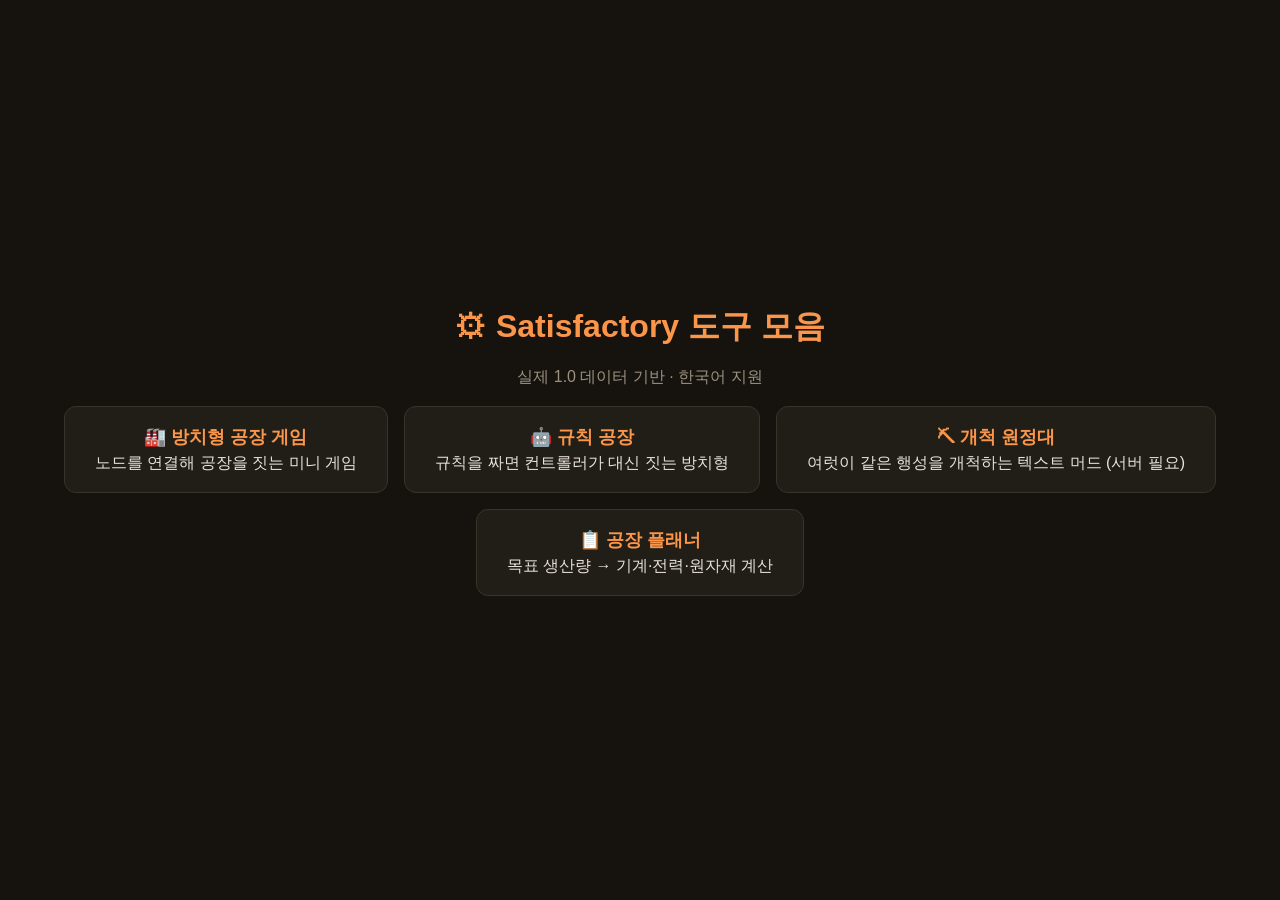
==== index.html @ fb9f06f1 "개척 원정대: 여럿이 같은 행성을 개척하는 텍스트 머드 추가 앞의 셋(플래너·배치형 방치·규칙 공장)은 전부 숫자 패널이다. 이쪽은 공간과 명령어다.  핵심은 하나다 — 지역마다 " ====
<!DOCTYPE html>
<html lang="ko">
<head>
<meta charset="utf-8">
<meta name="viewport" content="width=device-width, initial-scale=1">
<title>Satisfactory 도구 모음</title>
<style>
  body {
    margin: 0; min-height: 100vh;
    display: flex; flex-direction: column; align-items: center; justify-content: center;
    gap: 18px;
    font-family: "Segoe UI", "Malgun Gothic", sans-serif;
    background: #16130f; color: #e8e2d8;
  }
  h1 { color: #fa9549; margin: 0; }
  p { color: #9a917f; margin: 0; }
  .links { display: flex; gap: 16px; flex-wrap: wrap; justify-content: center; }
  a {
    display: block; padding: 18px 30px;
    background: #211d17; border: 1px solid #3a332a; border-radius: 12px;
    color: #e8e2d8; text-decoration: none; text-align: center;
    transition: border-color .15s;
  }
  a:hover { border-color: #fa9549; }
  a b { display: block; font-size: 18px; color: #fa9549; margin-bottom: 4px; }
</style>
</head>
<body>
  <h1>⚙ Satisfactory 도구 모음</h1>
  <p>실제 1.0 데이터 기반 · 한국어 지원</p>
  <div class="links">
    <a href="game/"><b>🏭 방치형 공장 게임</b>노드를 연결해 공장을 짓는 미니 게임</a>
    <a href="rulefactory/"><b>🤖 규칙 공장</b>규칙을 짜면 컨트롤러가 대신 짓는 방치형</a>
    <a href="frontier/"><b>⛏ 개척 원정대</b>여럿이 같은 행성을 개척하는 텍스트 머드 (서버 필요)</a>
    <a href="web/"><b>📋 공장 플래너</b>목표 생산량 → 기계·전력·원자재 계산</a>
  </div>
</body>
</html>
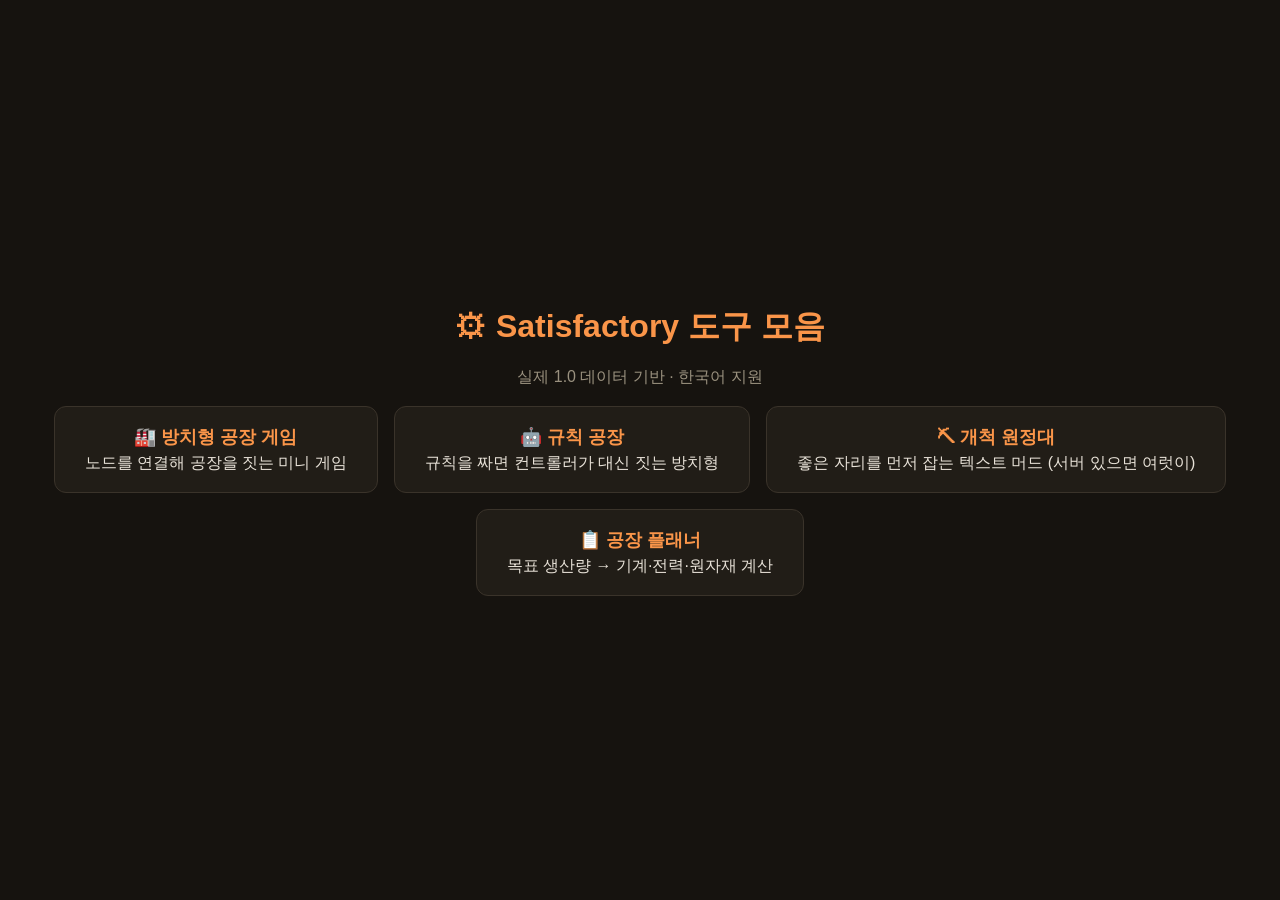
==== commit 43aca2ce: "개척 원정대: GitHub Pages 에서 서버 없이도 돌아가게 Pages 는 정적 호스팅이라 /api/mud/* 가 없어 머드가 아예 열리지 않았다. 세계 로직을 환경에서 떼어내" ====
--- a/index.html
+++ b/index.html
@@ -31,7 +31,7 @@
   <div class="links">
     <a href="game/"><b>🏭 방치형 공장 게임</b>노드를 연결해 공장을 짓는 미니 게임</a>
     <a href="rulefactory/"><b>🤖 규칙 공장</b>규칙을 짜면 컨트롤러가 대신 짓는 방치형</a>
-    <a href="frontier/"><b>⛏ 개척 원정대</b>여럿이 같은 행성을 개척하는 텍스트 머드 (서버 필요)</a>
+    <a href="frontier/"><b>⛏ 개척 원정대</b>좋은 자리를 먼저 잡는 텍스트 머드 (서버 있으면 여럿이)</a>
     <a href="web/"><b>📋 공장 플래너</b>목표 생산량 → 기계·전력·원자재 계산</a>
   </div>
 </body>
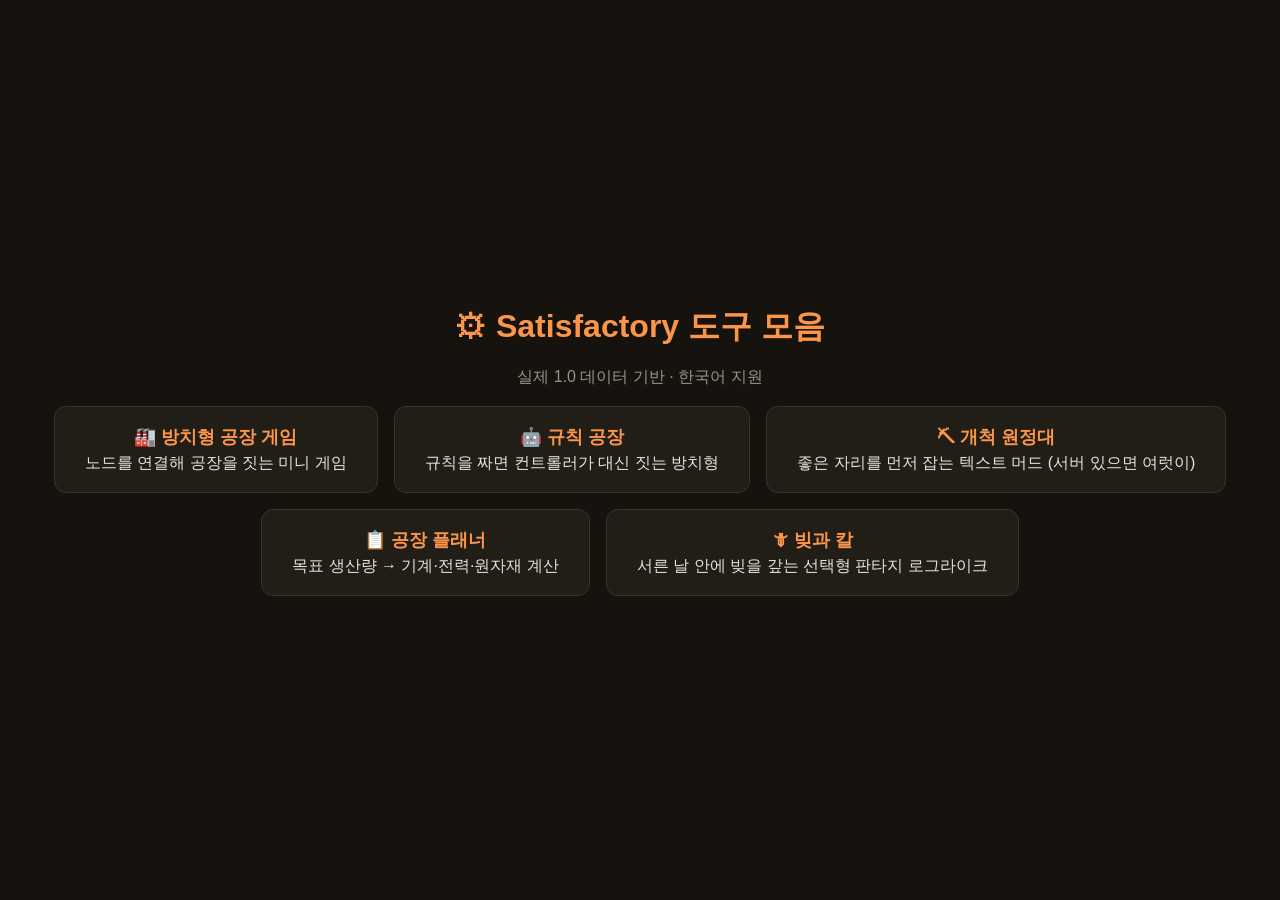
==== commit 43185814: "빚과 칼: 선택형 판타지 로그라이크 추가 D&D 풍 세계에서 상황별 선택지를 고르는 텍스트 RPG. 능력치·소지품·재산·지난 선택에 따라 열리는 선택지와 결과가 달라진다. 한 판은" ====
--- a/index.html
+++ b/index.html
@@ -33,6 +33,7 @@
     <a href="rulefactory/"><b>🤖 규칙 공장</b>규칙을 짜면 컨트롤러가 대신 짓는 방치형</a>
     <a href="frontier/"><b>⛏ 개척 원정대</b>좋은 자리를 먼저 잡는 텍스트 머드 (서버 있으면 여럿이)</a>
     <a href="web/"><b>📋 공장 플래너</b>목표 생산량 → 기계·전력·원자재 계산</a>
+    <a href="quests/"><b>🗡 빚과 칼</b>서른 날 안에 빚을 갚는 선택형 판타지 로그라이크</a>
   </div>
 </body>
 </html>
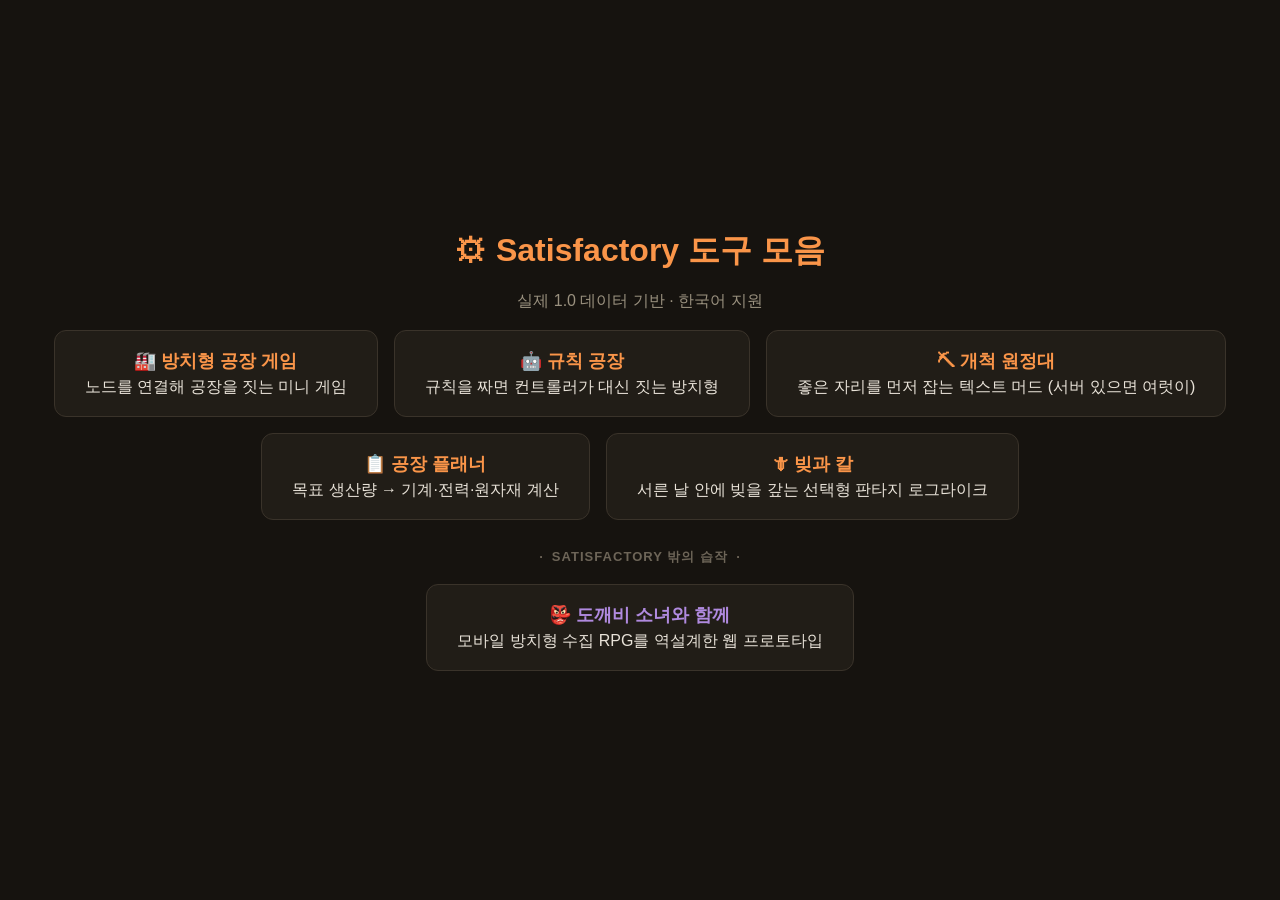
==== commit aba7762e: "도구 모음 첫 화면에 도깨비 소녀 프로토타입 링크 Satisfactory와 무관한 습작이라 같은 줄에 섞지 않고 "Satisfactory 밖의 습작" 구분선 아래에 따로 뒀다.  " ====
--- a/index.html
+++ b/index.html
@@ -23,6 +23,13 @@
   }
   a:hover { border-color: #fa9549; }
   a b { display: block; font-size: 18px; color: #fa9549; margin-bottom: 4px; }
+  h2 {
+    margin: 10px 0 0; font-size: 13px; font-weight: 600; letter-spacing: .08em;
+    color: #6d6558; text-transform: uppercase;
+  }
+  h2::before, h2::after { content: "·"; margin: 0 8px; }
+  .links.alt a b { color: #b08adf; }
+  .links.alt a:hover { border-color: #b08adf; }
 </style>
 </head>
 <body>
@@ -35,5 +42,10 @@
     <a href="web/"><b>📋 공장 플래너</b>목표 생산량 → 기계·전력·원자재 계산</a>
     <a href="quests/"><b>🗡 빚과 칼</b>서른 날 안에 빚을 갚는 선택형 판타지 로그라이크</a>
   </div>
+
+  <h2>Satisfactory 밖의 습작</h2>
+  <div class="links alt">
+    <a href="dokkaebi-girl/"><b>👺 도깨비 소녀와 함께</b>모바일 방치형 수집 RPG를 역설계한 웹 프로토타입</a>
+  </div>
 </body>
 </html>
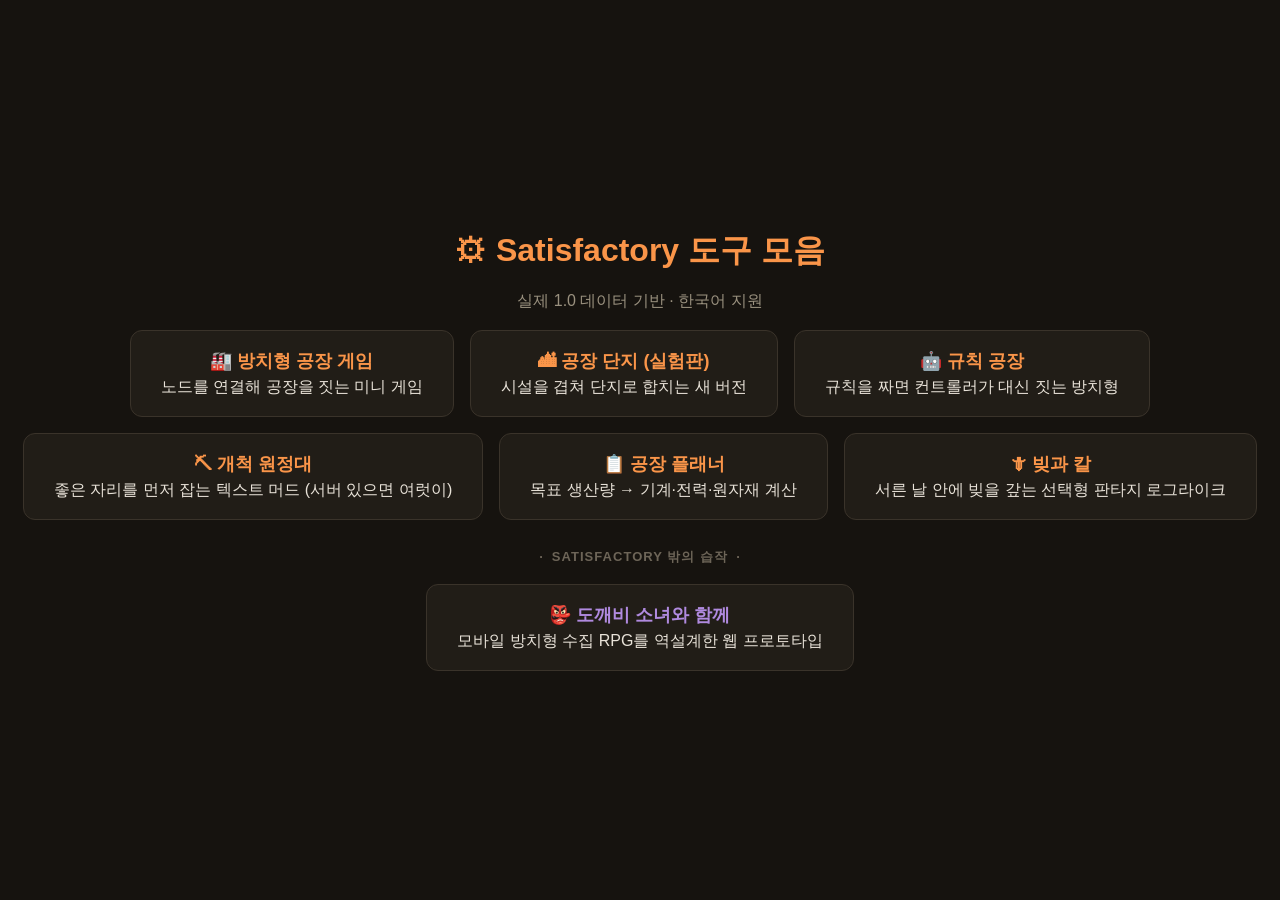
==== commit 98134209: "game2: 공장 단지 실험판 — 시설 드래그 합체 · 자동 내부 물류 · 줌 연동 상세 본편(game/)은 그대로 두고 새 UI 콘셉트로 재구성한 별도 앱: - 시설 카드를 다른" ====
--- a/index.html
+++ b/index.html
@@ -37,6 +37,7 @@
   <p>실제 1.0 데이터 기반 · 한국어 지원</p>
   <div class="links">
     <a href="game/"><b>🏭 방치형 공장 게임</b>노드를 연결해 공장을 짓는 미니 게임</a>
+    <a href="game2/"><b>🏙 공장 단지 (실험판)</b>시설을 겹쳐 단지로 합치는 새 버전</a>
     <a href="rulefactory/"><b>🤖 규칙 공장</b>규칙을 짜면 컨트롤러가 대신 짓는 방치형</a>
     <a href="frontier/"><b>⛏ 개척 원정대</b>좋은 자리를 먼저 잡는 텍스트 머드 (서버 있으면 여럿이)</a>
     <a href="web/"><b>📋 공장 플래너</b>목표 생산량 → 기계·전력·원자재 계산</a>
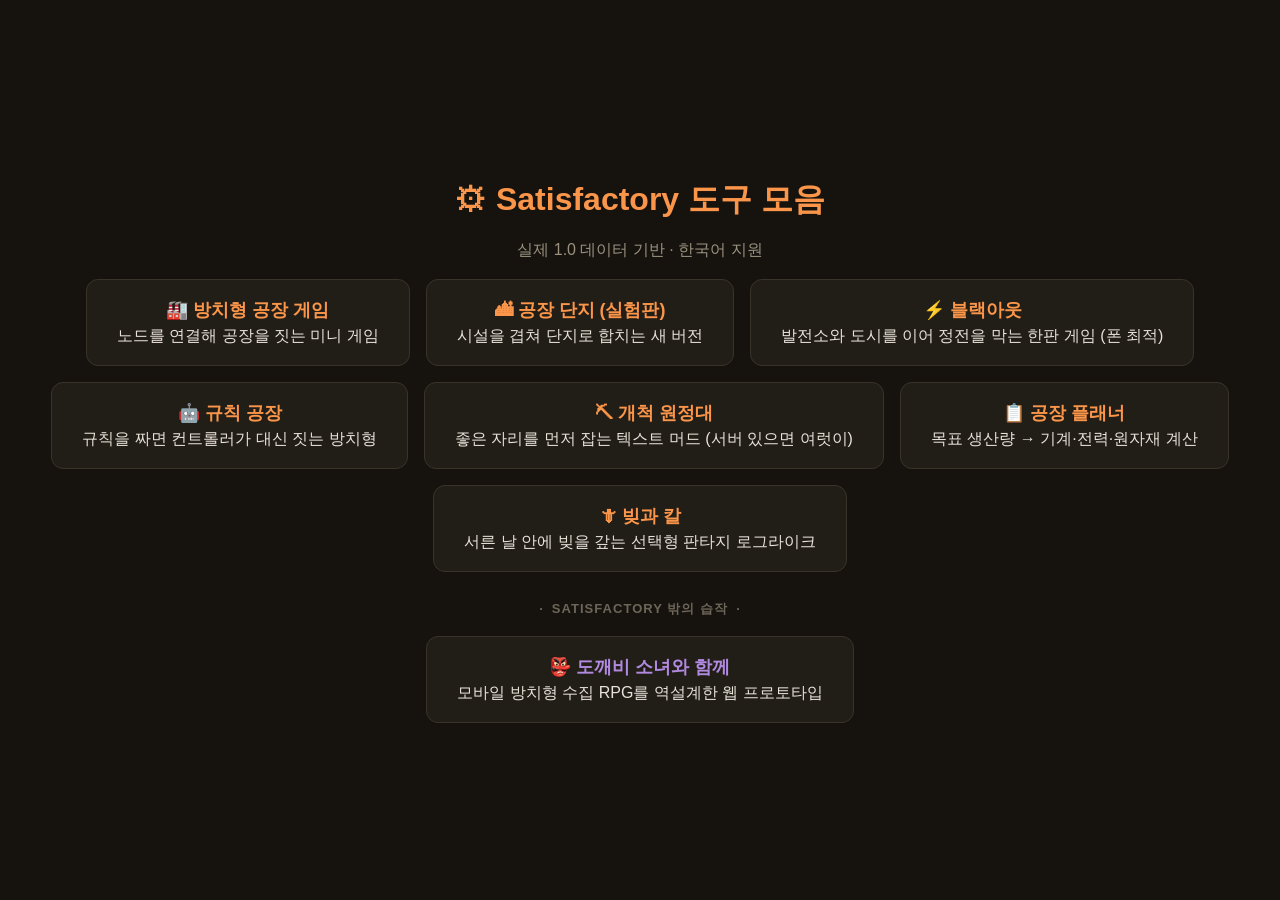
==== commit e9eec874: "블랙아웃: 노드·연결·전력 문법으로 만든 미니 세션 게임 (신규, blackout/) Mini Metro식 전력망 잇기 — 폰 우선 설계: - 발전소(출력만)와 자라나는 도시(입력" ====
--- a/index.html
+++ b/index.html
@@ -38,6 +38,7 @@
   <div class="links">
     <a href="game/"><b>🏭 방치형 공장 게임</b>노드를 연결해 공장을 짓는 미니 게임</a>
     <a href="game2/"><b>🏙 공장 단지 (실험판)</b>시설을 겹쳐 단지로 합치는 새 버전</a>
+    <a href="blackout/"><b>⚡ 블랙아웃</b>발전소와 도시를 이어 정전을 막는 한판 게임 (폰 최적)</a>
     <a href="rulefactory/"><b>🤖 규칙 공장</b>규칙을 짜면 컨트롤러가 대신 짓는 방치형</a>
     <a href="frontier/"><b>⛏ 개척 원정대</b>좋은 자리를 먼저 잡는 텍스트 머드 (서버 있으면 여럿이)</a>
     <a href="web/"><b>📋 공장 플래너</b>목표 생산량 → 기계·전력·원자재 계산</a>
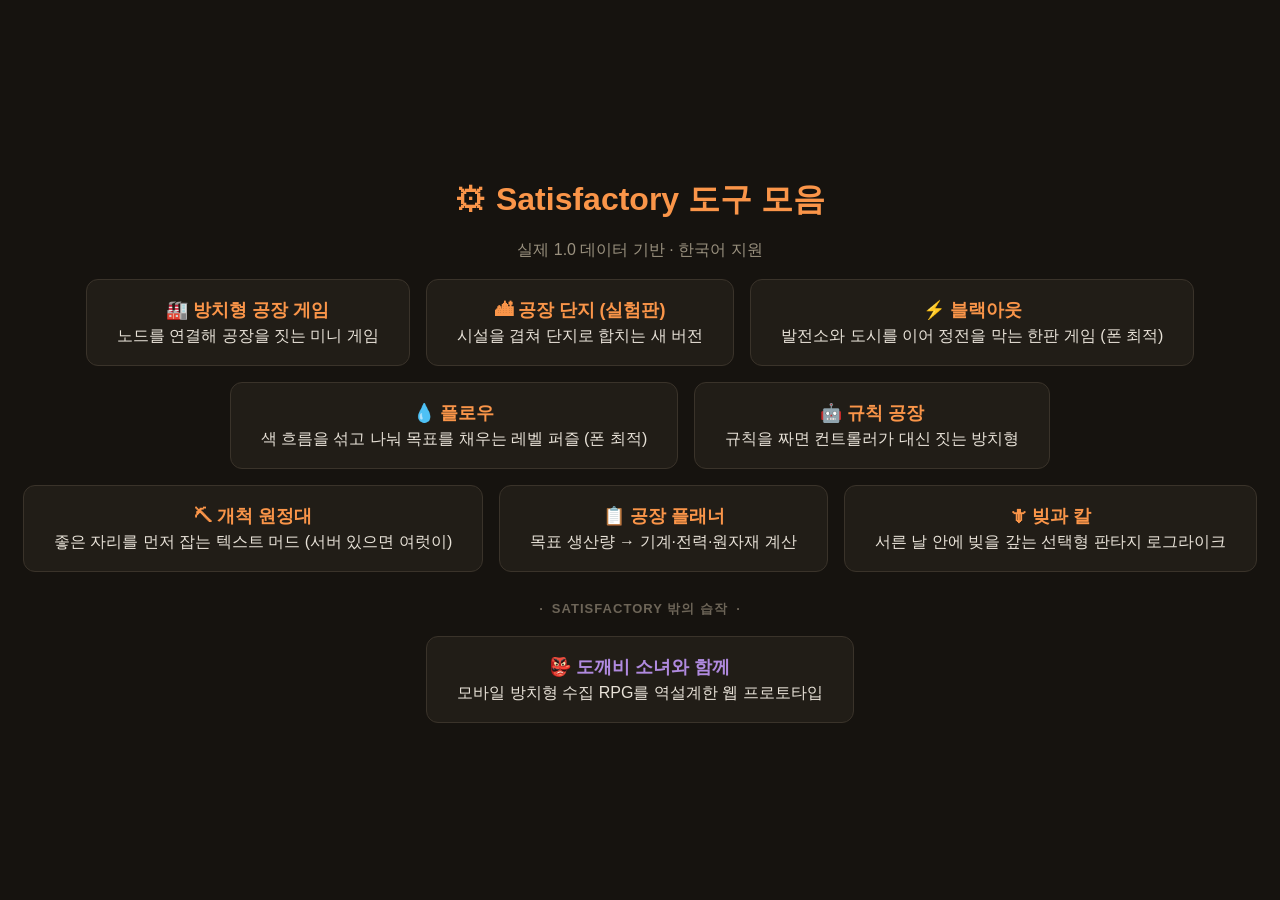
==== commit 5c436732: "플로우(flowpuzzle) 추가 — 레벨제 흐름 퍼즐 - 고정 노드에 전선만 이어 푸는 퍼즐 10레벨 (색 혼합/분배/증폭) - 혼합기: 두 색 → 주황/초록/보라, 같은 색은 " ====
--- a/index.html
+++ b/index.html
@@ -39,6 +39,7 @@
     <a href="game/"><b>🏭 방치형 공장 게임</b>노드를 연결해 공장을 짓는 미니 게임</a>
     <a href="game2/"><b>🏙 공장 단지 (실험판)</b>시설을 겹쳐 단지로 합치는 새 버전</a>
     <a href="blackout/"><b>⚡ 블랙아웃</b>발전소와 도시를 이어 정전을 막는 한판 게임 (폰 최적)</a>
+    <a href="flowpuzzle/"><b>💧 플로우</b>색 흐름을 섞고 나눠 목표를 채우는 레벨 퍼즐 (폰 최적)</a>
     <a href="rulefactory/"><b>🤖 규칙 공장</b>규칙을 짜면 컨트롤러가 대신 짓는 방치형</a>
     <a href="frontier/"><b>⛏ 개척 원정대</b>좋은 자리를 먼저 잡는 텍스트 머드 (서버 있으면 여럿이)</a>
     <a href="web/"><b>📋 공장 플래너</b>목표 생산량 → 기계·전력·원자재 계산</a>
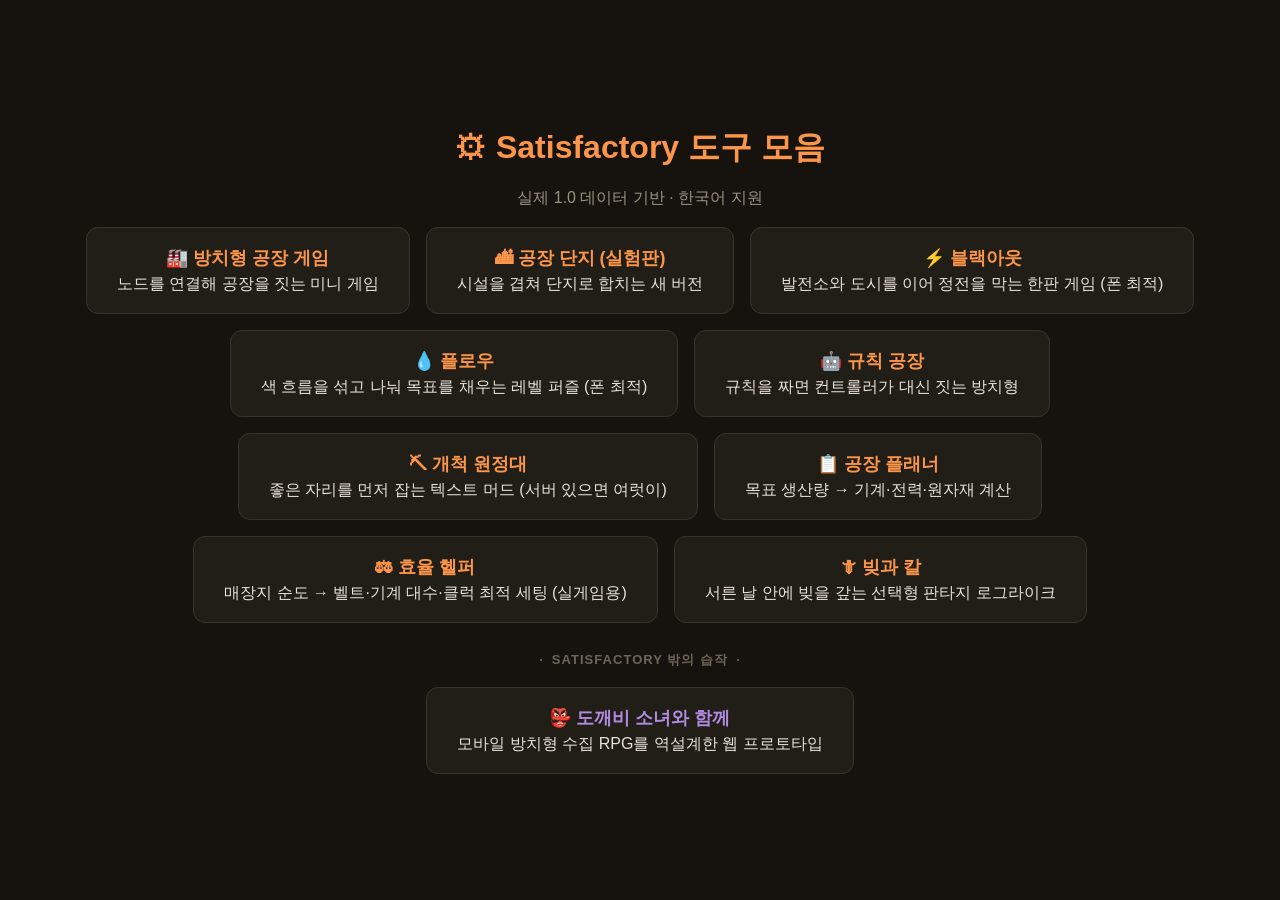
==== commit 82f64a5e: "효율 헬퍼(helper/) 추가 — 실게임용 매장지→라인 최적화 계산기 - 매장지 순도(임순/보통/순수) × 채굴기 Mk × 클럭 → 채굴량과 딱 맞는 벨트 티어 - 순도×채굴기 " ====
--- a/index.html
+++ b/index.html
@@ -43,6 +43,7 @@
     <a href="rulefactory/"><b>🤖 규칙 공장</b>규칙을 짜면 컨트롤러가 대신 짓는 방치형</a>
     <a href="frontier/"><b>⛏ 개척 원정대</b>좋은 자리를 먼저 잡는 텍스트 머드 (서버 있으면 여럿이)</a>
     <a href="web/"><b>📋 공장 플래너</b>목표 생산량 → 기계·전력·원자재 계산</a>
+    <a href="helper/"><b>⚖ 효율 헬퍼</b>매장지 순도 → 벨트·기계 대수·클럭 최적 세팅 (실게임용)</a>
     <a href="quests/"><b>🗡 빚과 칼</b>서른 날 안에 빚을 갚는 선택형 판타지 로그라이크</a>
   </div>
 
